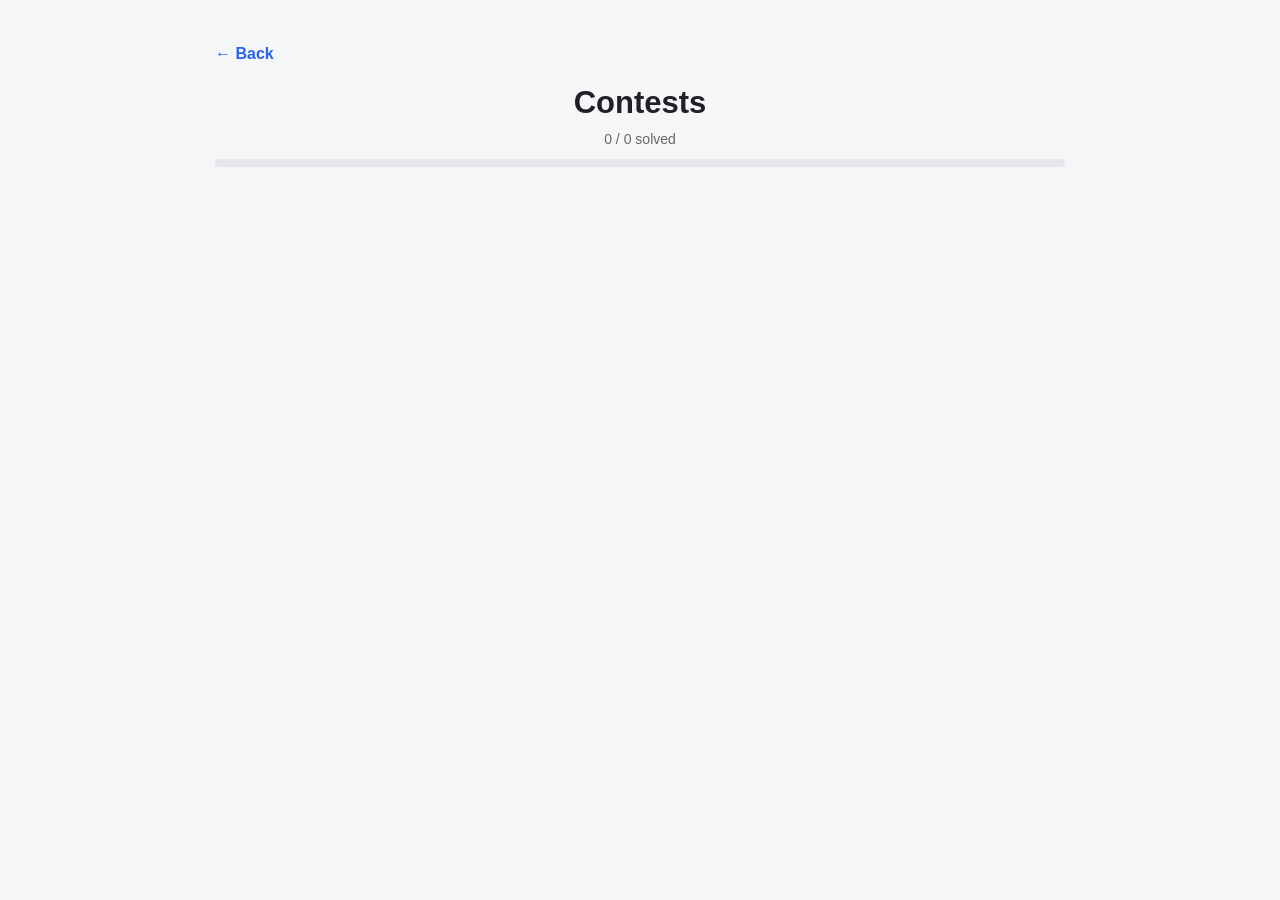
==== sections/contests.html @ 2ec534ba "Update tracker" ====
<!DOCTYPE html>
<html lang="en">
<head>
<meta charset="UTF-8">
<meta name="viewport" content="width=device-width, initial-scale=1.0">
<title>Contests - Codeforces</title>
<link rel="stylesheet" href="../style.css">
</head>
<body>
<div class="container">
<a class="back" href="../index.html">← Back</a>
<div class="week-header">
<h1>Contests</h1>
<div class="stats"><span id="solved">0</span> / <span id="total">0</span> solved
<div class="progress"><div class="progress-bar" id="progress-bar"></div></div>
</div>
</div>
<!-- Problems are added automatically by add.py -->
</div>
<script>
const q=document.querySelectorAll(".question");
const s=document.querySelectorAll(".question input:checked").length;
document.getElementById("total").textContent=q.length;
document.getElementById("solved").textContent=s;
document.getElementById("progress-bar").style.width=(q.length?s/q.length*100:0)+"%";
q.forEach(x=>{const b=x.querySelector("input");if(b.checked)x.classList.add("solved");b.addEventListener("change",()=>x.classList.toggle("solved",b.checked));});
</script>
</body>
</html>
---- style.css ----
* {
    box-sizing: border-box
}

body {
    margin: 0;
    padding: 45px 20px;
    background: #f4f6f8;
    color: #202124;
    font-family: Arial, Helvetica, sans-serif
}

.container {
    width: 100%;
    max-width: 850px;
    margin: 0 auto
}

h1 {
    text-align: center;
    margin: 0;
    font-size: 31px
}

.subtitle {
    text-align: center;
    color: #777;
    margin: 8px 0 35px
}

.week {
    display: flex;
    align-items: center;
    justify-content: space-between;
    padding: 20px 22px;
    margin-bottom: 14px;
    background: #fff;
    border: 1px solid #ddd;
    border-radius: 12px;
    color: #222;
    text-decoration: none;
    box-shadow: 0 2px 7px rgba(0, 0, 0, .05);
    transition: .15s
}

.week:hover {
    transform: translateY(-2px);
    border-color: #2563eb
}

.week span {
    font-size: 18px;
    font-weight: 700
}

.week small {
    color: #666
}

.back {
    display: inline-block;
    margin-bottom: 22px;
    color: #2563eb;
    text-decoration: none;
    font-weight: 600
}

.week-header {
    margin-bottom: 25px
}

.week-header h1 {
    margin-bottom: 10px
}

.stats {
    text-align: center;
    color: #666;
    font-size: 14px
}

.progress {
    height: 8px;
    background: #e5e7eb;
    border-radius: 20px;
    overflow: hidden;
    margin-top: 12px
}

.progress-bar {
    height: 100%;
    width: 0;
    background: #22c55e
}

.question {
    background: #fff;
    padding: 18px 20px;
    margin-bottom: 14px;
    border-radius: 10px;
    border: 1px solid #ddd;
    box-shadow: 0 2px 6px rgba(0, 0, 0, .05)
}

.question.solved {
    border-color: #b7e4c7;
    background: #fbfffc
}

.question[data-status="help"] {
    border-color: #93c5fd;
    background: #f5f9ff
}

.question[data-status="help"] .status {
    color: #1d4ed8;
    font-weight: 700
}

.question[data-status="review"] {
    border-color: #fde68a;
    background: #fffdf6
}

.question input {
    width: 17px;
    height: 17px;
    vertical-align: middle;
    cursor: pointer
}

.question a {
    margin-left: 8px;
    color: #2563eb;
    font-size: 18px;
    font-weight: 700;
    text-decoration: none
}

.question a:hover {
    text-decoration: underline
}

.rating {
    display: inline-block;
    margin-left: 10px;
    padding: 3px 8px;
    border-radius: 20px;
    background: #eef2ff;
    color: #4f46e5;
    font-size: 12px;
    font-weight: 700
}

.tag {
    display: inline-block;
    margin-left: 6px;
    padding: 3px 8px;
    border-radius: 20px;
    background: #f1f3f5;
    color: #777;
    font-size: 11px;
    font-weight: 700;
    font-family: "Courier New", monospace
}

.question p {
    margin: 12px 0 0 28px;
    color: #555;
    line-height: 1.6;
    white-space: pre-line
}

.status {
    display: block;
    margin: 8px 0 0 28px;
    color: #777;
    font-size: 12px
}

.question.solved .status {
    color: #15803d;
    font-weight: 700
}

.question[data-status="review"] .status {
    color: #b45309;
    font-weight: 700
}

@media(max-width:600px) {
    body {
        padding: 28px 12px
    }

    h1 {
        font-size: 24px
    }

    .week span {
        font-size: 16px
    }

    .question a {
        font-size: 16px
    }

    .rating,
    .tag {
        display: block;
        width: max-content;
        margin: 8px 0 0 28px
    }
}


/* ---- sections ---- */
.week.easy { border-left: 6px solid #22c55e }
.week.medium { border-left: 6px solid #f59e0b }
.week.hard { border-left: 6px solid #ef4444 }
.week.contests { border-left: 6px solid #6366f1 }

.contest-badge {
    display: inline-block;
    margin-left: 6px;
    padding: 3px 8px;
    border-radius: 20px;
    background: #fef3c7;
    color: #b45309;
    font-size: 11px;
    font-weight: 700
}

@media(max-width:600px) {
    .contest-badge {
        display: block;
        width: max-content;
        margin: 8px 0 0 28px
    }
}
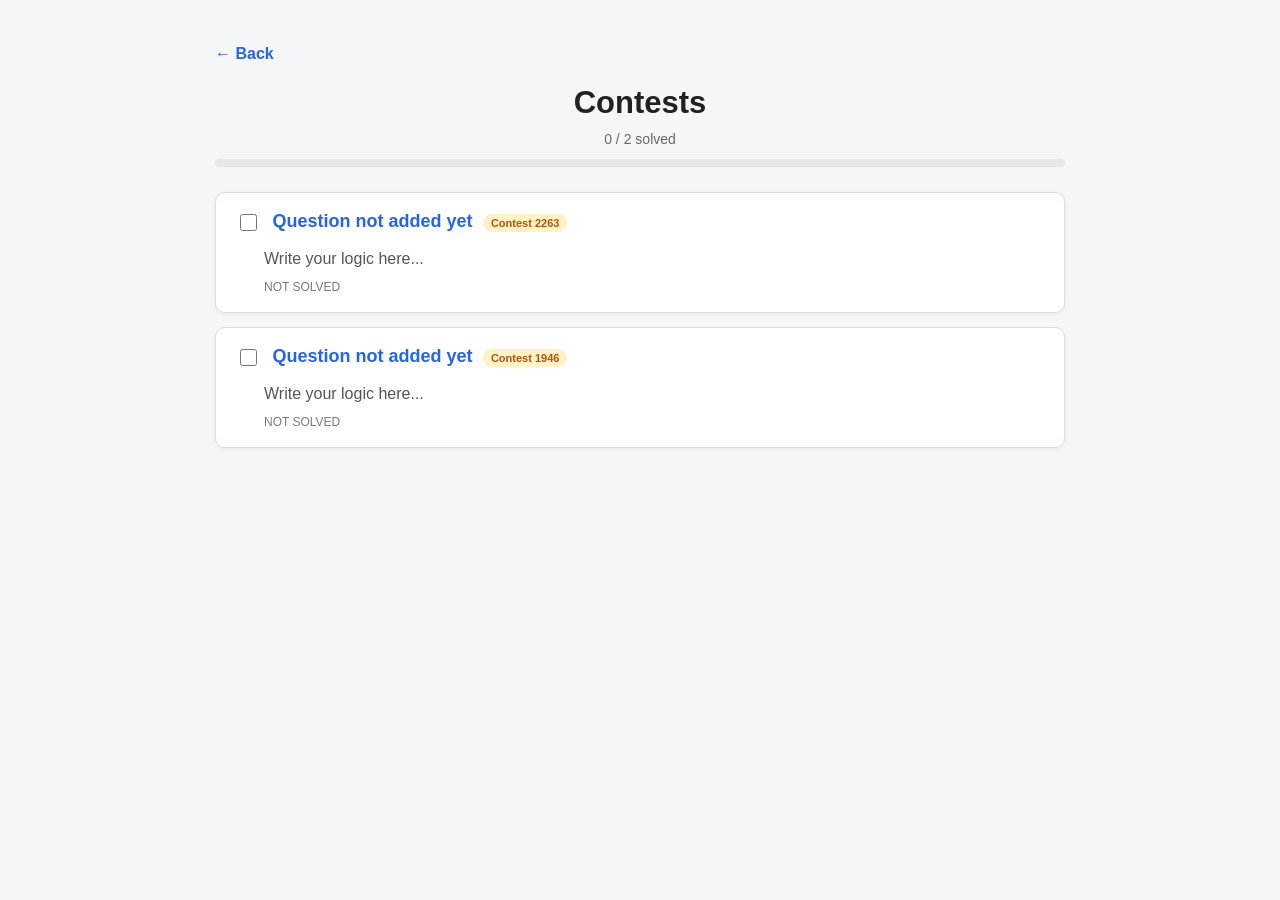
==== commit 8e5fc1d2: "Update tracker" ====
--- a/sections/contests.html
+++ b/sections/contests.html
@@ -16,6 +16,20 @@
 </div>
 </div>
 <!-- Problems are added automatically by add.py -->
+<div class="question" data-status="not-solved" data-contest="2263">
+<input type="checkbox">
+<a href="https://codeforces.com/contest/2263" target="_blank">Question not added yet</a> <span class="contest-badge">Contest 2263</span>
+<p>Write your logic here...</p>
+<span class="status">NOT SOLVED</span>
+</div>
+
+<div class="question" data-status="not-solved" data-contest="1946">
+<input type="checkbox">
+<a href="https://codeforces.com/contest/1946" target="_blank">Question not added yet</a> <span class="contest-badge">Contest 1946</span>
+<p>Write your logic here...</p>
+<span class="status">NOT SOLVED</span>
+</div>
+
 </div>
 <script>
 const q=document.querySelectorAll(".question");
